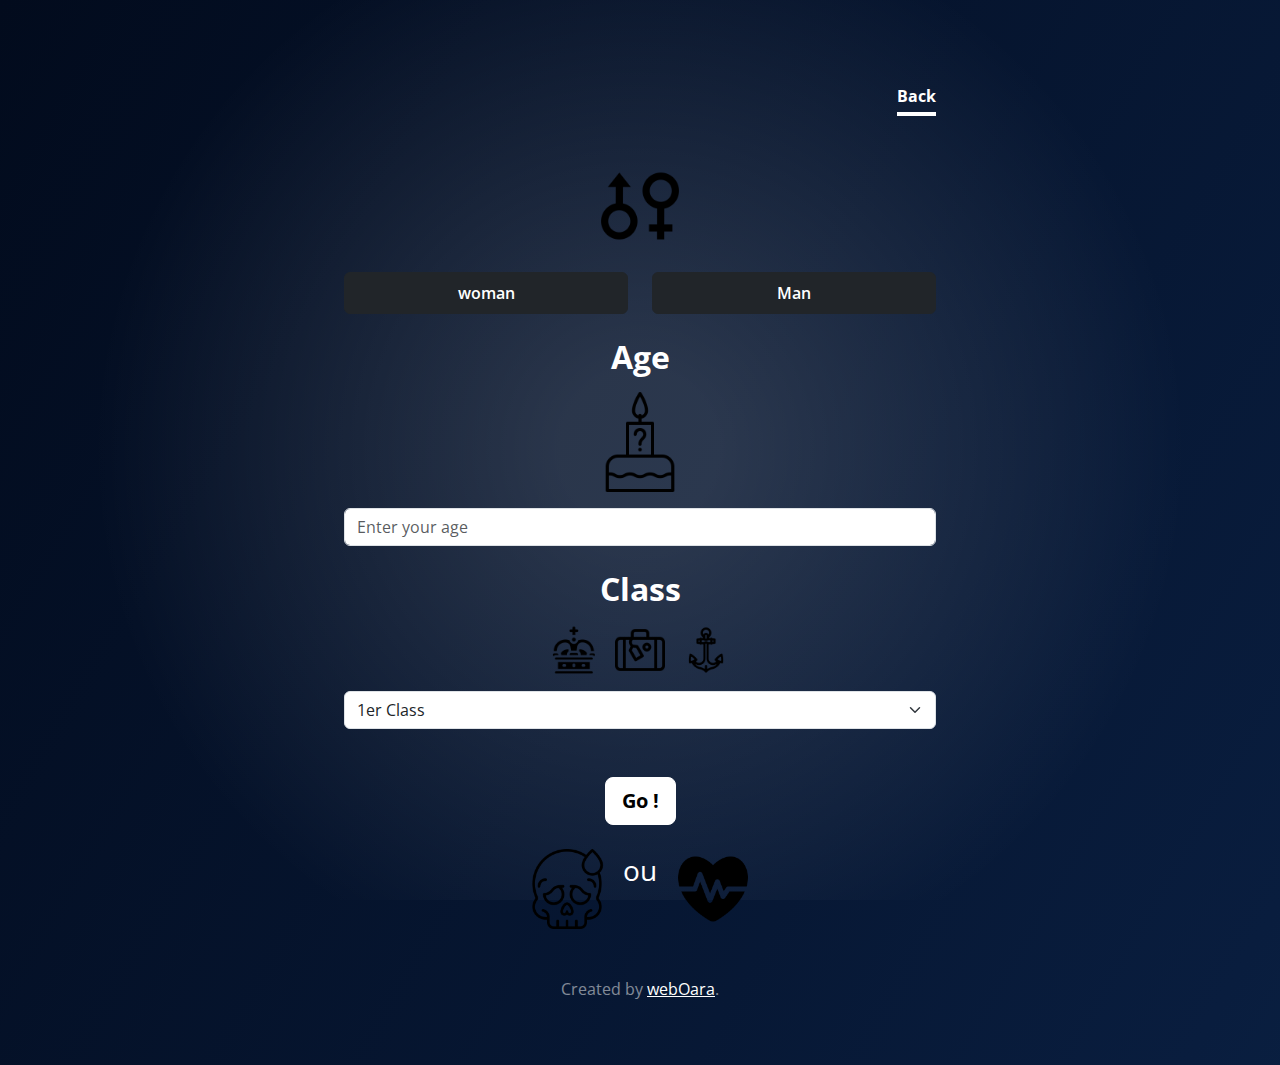
==== index2.html @ 26accbd6 "First commit - Titanic Survival Test" ====
<!DOCTYPE html>
<html lang="en">
    <head>
        <meta charset="UTF-8">
        <meta name="viewport" content="width=device-width, initial-scale=1">
        <title>Titanic Survival Test</title>
    
        <!-- ✅ Google Fonts : Open Sans -->
        <link href="https://fonts.googleapis.com/css2?family=Open+Sans:wght@300;400;600;700&display=swap" rel="stylesheet">
    
        <!-- ✅ Lien Bootstrap CSS -->
        <link href="https://cdn.jsdelivr.net/npm/bootstrap@5.3.3/dist/css/bootstrap.min.css" rel="stylesheet">
    
        <!-- ✅ Ton fichier CSS personnalisé -->
        <link href="cover.css" rel="stylesheet">
    </head>
    
    
    <body class="d-flex h-100 text-center text-bg-dark">
        <div class="cover-container d-flex w-100 h-100 p-3 mx-auto flex-column">
            <header class="mb-auto">
                <div>
                    <nav class="nav nav-masthead justify-content-center float-md-end p-4 mb-3">
                        <a class="nav-link fw-bold py-1 px-0 active" aria-current="page" href="index.html">Back</a>
                    </nav>
                </div>
            </header>
    
            <div class="container d-flex flex-column align-items-center justify-content-center vh-100">

                <!-- Sélection du Genre -->
                <div class="row mb-4 w-100">
                    <div class="col-12 mb-3">
                        <img src="img/homme-femme.png" alt="Homme et Femme" class="img-fluid" style="max-width: 150px;" height="100px" width="100px">
                    </div>
                    <div class="col-6">
                        <button class="btn btn-dark w-100 py-2">woman</button>
                    </div>
                    <div class="col-6">
                        <button class="btn btn-dark w-100 py-2">Man</button>
                    </div>
                </div>
        
                <!-- Sélection de l'Âge -->
                <div class="row mb-4 w-100">
                    <h2 class="mb-3">Age</h2>
                    <div class="col-12 mb-3">
                        <img src="img/gateau.png" alt="Montre à gousset" class="img-fluid" style="max-width: 100px;">
                    </div>
                    <div class="col-12">
                        <input type="number" id="input-age" class="form-control" min="1" max="100" placeholder="Enter your age">
                    </div>
                    
                </div>
        
                <!-- Sélection de la Classe -->
                <div class="row mb-4 w-100">
                    <h2 class="mb-3">Class</h2>
                    <div class="col-12 mb-3 d-flex justify-content-center gap-3">
                        <img src="img/crown.png" alt="1ère classe" class="img-fluid" style="max-width: 50px;">
                        <img src="img/valise.png" alt="2ème classe" class="img-fluid" style="max-width: 50px;">
                        <img src="img/marque.png" alt="3ème classe" class="img-fluid" style="max-width: 50px;">
                    </div>
                    <div class="col-12">
                        <select class="form-select">
                            <option value="1">1er Class</option>
                            <option value="2">2nd Class</option>
                            <option value="3">3nd Class</option>
                        </select>
                    </div>
                </div>
        
                <!-- Bouton Jouer -->
                <div class="row mt-4 w-100">
                    <div class="col-12">
                        <button class="btn btn-lg btn-light fw-bold border-white bg-white btn-heartbeat">Go !</button>
                    </div>
                </div>
        
                <!-- Icônes Résultat -->
                <div class="row mt-4 w-100">
                    <div class="col-12 d-flex justify-content-center gap-3">
                        <img src="img/le-crane.png" alt="Mort" class="img-fluid" style="max-width: 80px;">
                        <span class="text-white fs-3">ou</span>
                        <img src="img/coeur.png" alt="Survie" class="img-fluid" style="max-width: 80px;">
                    </div>
                </div>
        
            </div>
        
    
            <footer class="mt-auto text-white-50 p-5">
                <p>Created by <a href="https://mimiecmoua.github.io/portfolio/" class="text-white">webOara</a>.</p>
            </footer>
        </div>
    
        <!-- Lien Bootstrap JS -->
        <script src="https://cdn.jsdelivr.net/npm/bootstrap@5.3.3/dist/js/bootstrap.bundle.min.js"></script>
    </body>
</html>
---- cover.css ----
/*
 * Globals
 */
 html,
 body {
   height: 100%;
   font-family: 'Open Sans', sans-serif;
 }
 
 body {
   display: flex;
   align-items: center;
   padding-top: 40px;
   padding-bottom: 40px;
   background: linear-gradient(120deg, #020b1d, #091d3e, #113a5d, #8fb3cb);
   background-size: 300% 300%;
   animation: aurora 10s infinite alternate;
   color: white;
 }

/* ✅ Animation pour créer un effet de mouvement lent du dégradé */
@keyframes aurora {
    0% { background-position: 0% 50%; }
    50% { background-position: 100% 50%; }
    100% { background-position: 0% 50%; }
}

/* ✅ Overlay pour ajouter un effet de brillance douce */
body::before {
    content: "";
    position: absolute;
    top: 0;
    left: 0;
    width: 100%;
    height: 100%;
    background: radial-gradient(circle, rgba(255, 255, 255, 0.15) 10%, transparent 70%);
    z-index: -1;
}

 
 .cover-container {
   max-width: 42em;
 }
 
 /*
  * Header
  */
 .nav-masthead .nav-link {
   padding: .25rem 0;
   font-weight: 700;
   color: rgba(255, 255, 255, .5);
   background-color: transparent;
   border-bottom: .25rem solid transparent;
 }
 
 .nav-masthead .nav-link:hover,
 .nav-masthead .nav-link:focus {
   border-bottom-color: rgba(255, 255, 255, .25);
 }
 
 .nav-masthead .nav-link + .nav-link {
   margin-left: 1rem;
 }
 
 .nav-masthead .active {
   color: #fff;
   border-bottom-color: #fff;
 }
 h2, h3 {
    font-weight: 700; /* Gras */
}

p {
    font-weight: 400; /* Normal */
}

.btn {
    font-weight: 600; /* Semi-gras */
}

@keyframes heartbeat {
    0% {
        transform: scale(1);
        box-shadow: 0 0 5px rgba(157, 126, 3, 0.632);
    }
    30% {
        transform: scale(1.08);
        box-shadow: 0 0 20px rgba(255, 255, 255, 0.5);
    }
    50% {
        transform: scale(1);
        box-shadow: 0 0 5px rgba(233, 197, 14, 0.3);
    }
    70% {
        transform: scale(1.05);
        box-shadow: 0 0 15px rgba(255, 255, 255, 0.4);
    }
    100% {
        transform: scale(1);
        box-shadow: 0 0 5px rgba(157, 126, 3, 0.632);
    }
}

/* ✅ Application au bouton avec une animation fluide */
.btn-heartbeat {
    animation: heartbeat 2.5s infinite cubic-bezier(0.4, 0, 0.2, 1);
    transition: transform 0.4s ease-in-out;
}
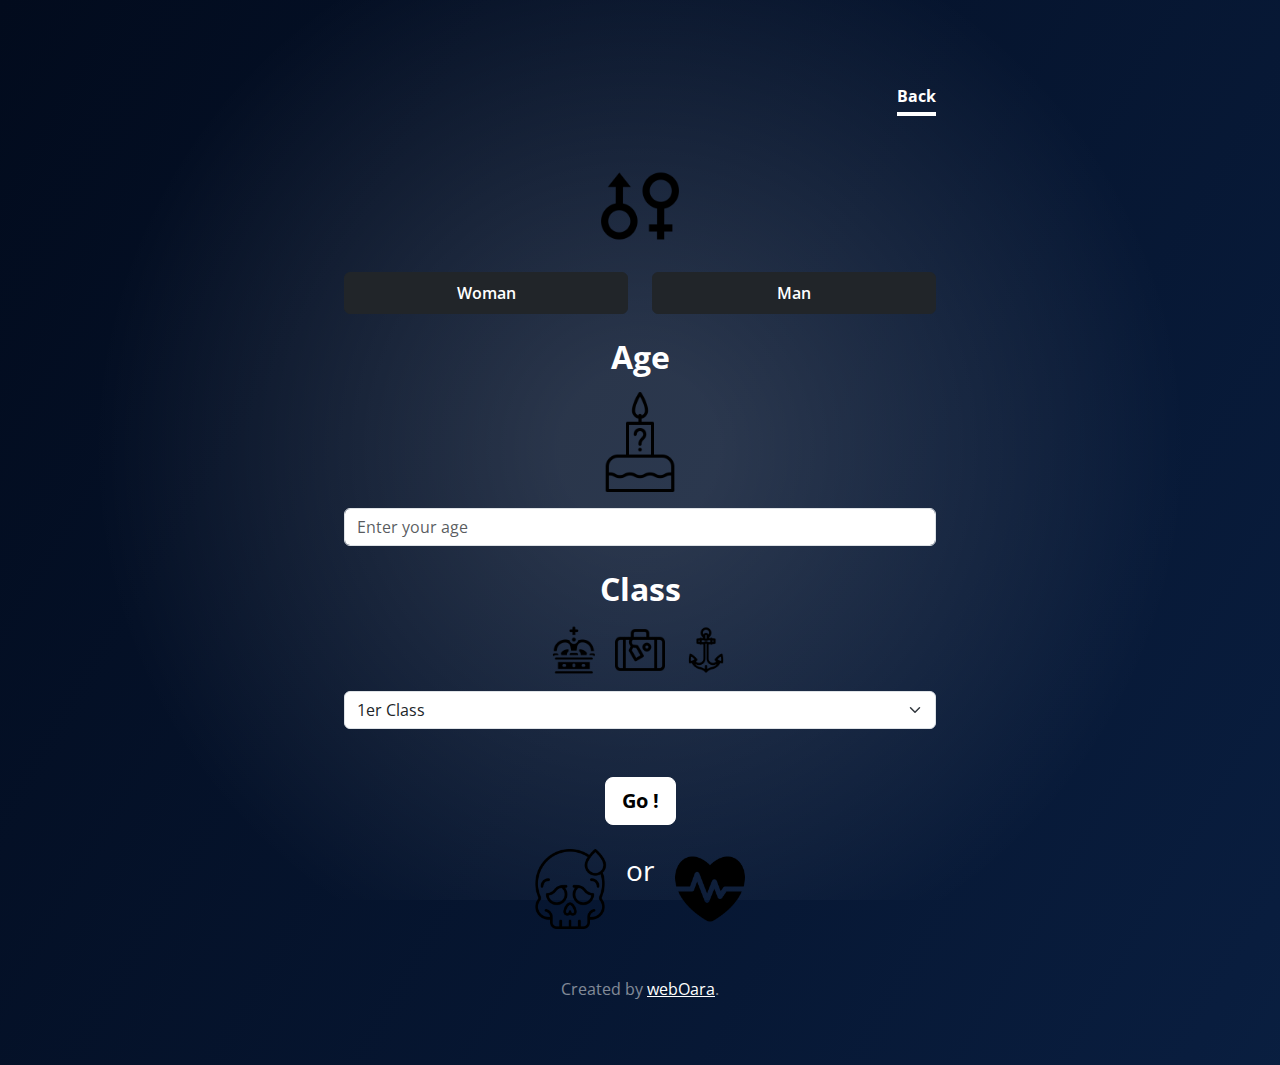
==== commit 0fddc3e3: "Finalisation de l'app Titanic Survival Test avec API Flask" ====
--- a/index2.html
+++ b/index2.html
@@ -34,10 +34,10 @@
                         <img src="img/homme-femme.png" alt="Homme et Femme" class="img-fluid" style="max-width: 150px;" height="100px" width="100px">
                     </div>
                     <div class="col-6">
-                        <button class="btn btn-dark w-100 py-2">woman</button>
+                        <button id="btn-woman" class="btn btn-dark w-100 py-2">Woman</button>
                     </div>
                     <div class="col-6">
-                        <button class="btn btn-dark w-100 py-2">Man</button>
+                        <button id="btn-man" class="btn btn-dark w-100 py-2">Man</button>
                     </div>
                 </div>
         
@@ -48,7 +48,7 @@
                         <img src="img/gateau.png" alt="Montre à gousset" class="img-fluid" style="max-width: 100px;">
                     </div>
                     <div class="col-12">
-                        <input type="number" id="input-age" class="form-control" min="1" max="100" placeholder="Enter your age">
+                        <input type="number" id="input-age" class="form-control" min="1" max="100" placeholder="Enter your age" required>
                     </div>
                     
                 </div>
@@ -62,7 +62,7 @@
                         <img src="img/marque.png" alt="3ème classe" class="img-fluid" style="max-width: 50px;">
                     </div>
                     <div class="col-12">
-                        <select class="form-select">
+                        <select id="select-classe" class="form-select">
                             <option value="1">1er Class</option>
                             <option value="2">2nd Class</option>
                             <option value="3">3nd Class</option>
@@ -81,8 +81,10 @@
                 <div class="row mt-4 w-100">
                     <div class="col-12 d-flex justify-content-center gap-3">
                         <img src="img/le-crane.png" alt="Mort" class="img-fluid" style="max-width: 80px;">
-                        <span class="text-white fs-3">ou</span>
+                        <span class="text-white fs-3">or</span>
                         <img src="img/coeur.png" alt="Survie" class="img-fluid" style="max-width: 80px;">
+                    </div>
+                    <div id="result-message" class="alert alert-light mt-3" style="display: none; font-size: 1.5rem;">
                     </div>
                 </div>
         
@@ -93,7 +95,10 @@
                 <p>Created by <a href="https://mimiecmoua.github.io/portfolio/" class="text-white">webOara</a>.</p>
             </footer>
         </div>
-    
+
+        
+        <script src="script.js"></script>
+
         <!-- Lien Bootstrap JS -->
         <script src="https://cdn.jsdelivr.net/npm/bootstrap@5.3.3/dist/js/bootstrap.bundle.min.js"></script>
     </body>
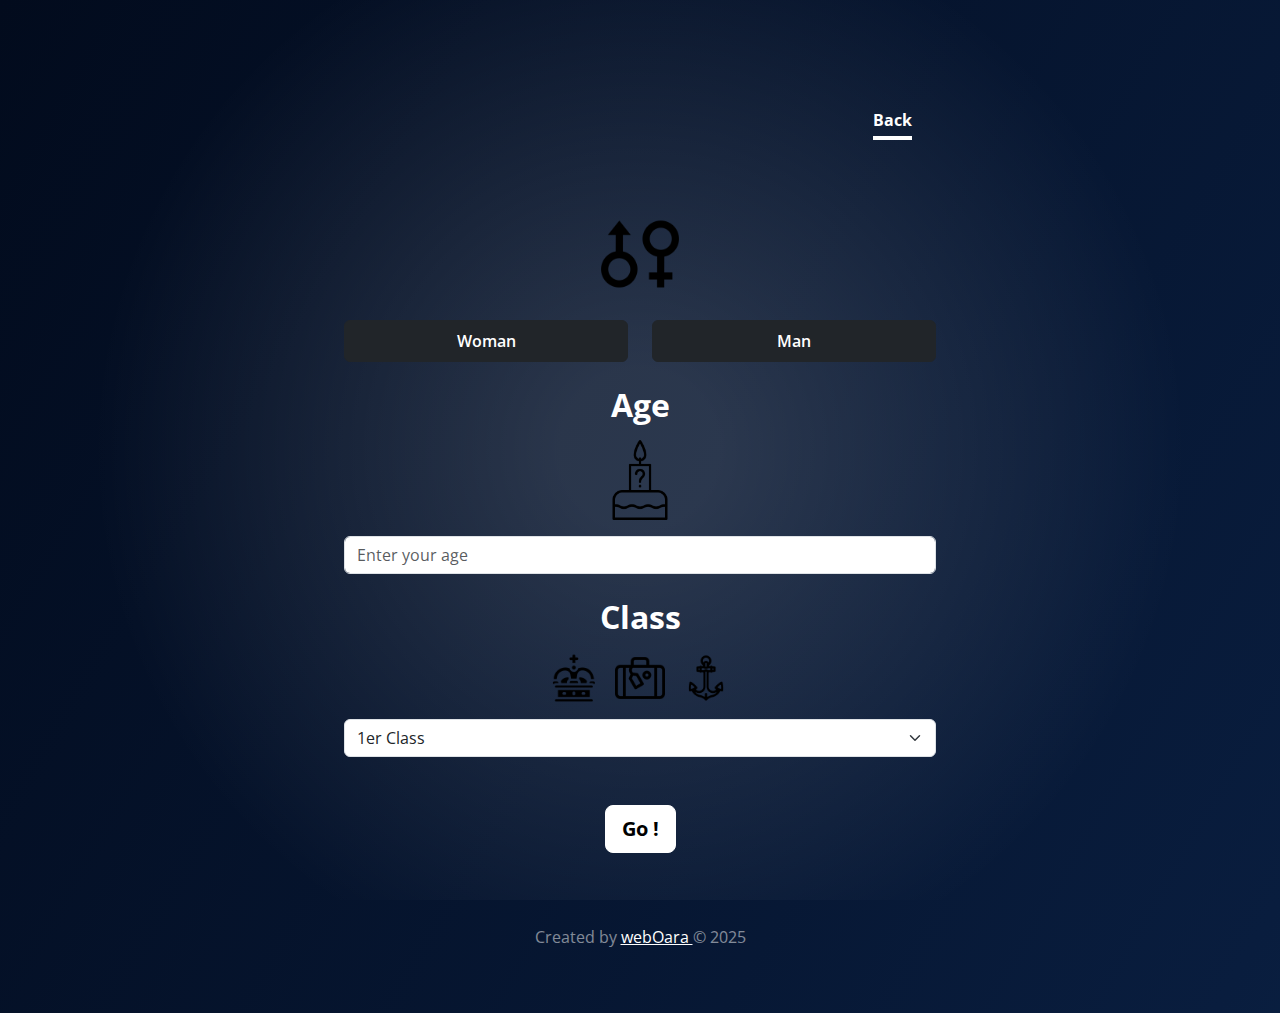
==== commit 0861490f: "Add new responsive + news icons" ====
--- a/index2.html
+++ b/index2.html
@@ -18,7 +18,7 @@
     
     <body class="d-flex h-100 text-center text-bg-dark">
         <div class="cover-container d-flex w-100 h-100 p-3 mx-auto flex-column">
-            <header class="mb-auto">
+            <header class="mb-auto p-4 mb-3">
                 <div>
                     <nav class="nav nav-masthead justify-content-center float-md-end p-4 mb-3">
                         <a class="nav-link fw-bold py-1 px-0 active" aria-current="page" href="index.html">Back</a>
@@ -45,7 +45,7 @@
                 <div class="row mb-4 w-100">
                     <h2 class="mb-3">Age</h2>
                     <div class="col-12 mb-3">
-                        <img src="img/gateau.png" alt="Montre à gousset" class="img-fluid" style="max-width: 100px;">
+                        <img src="img/gateau.png" alt="Montre à gousset" class="img-fluid" style="max-width: 80px;">
                     </div>
                     <div class="col-12">
                         <input type="number" id="input-age" class="form-control" min="1" max="100" placeholder="Enter your age" required>
@@ -79,11 +79,6 @@
         
                 <!-- Icônes Résultat -->
                 <div class="row mt-4 w-100">
-                    <div class="col-12 d-flex justify-content-center gap-3">
-                        <img src="img/le-crane.png" alt="Mort" class="img-fluid" style="max-width: 80px;">
-                        <span class="text-white fs-3">or</span>
-                        <img src="img/coeur.png" alt="Survie" class="img-fluid" style="max-width: 80px;">
-                    </div>
                     <div id="result-message" class="alert alert-light mt-3" style="display: none; font-size: 1.5rem;">
                     </div>
                 </div>
@@ -92,7 +87,7 @@
         
     
             <footer class="mt-auto text-white-50 p-5">
-                <p>Created by <a href="https://mimiecmoua.github.io/portfolio/" class="text-white">webOara</a>.</p>
+                <p>Created by <a href="https://mimiecmoua.github.io/portfolio/" class="text-white">webOara </a> &copy; 2025</p>
             </footer>
         </div>
 
--- a/cover.css
+++ b/cover.css
@@ -110,3 +110,6 @@
 
 
 
+
+
+
